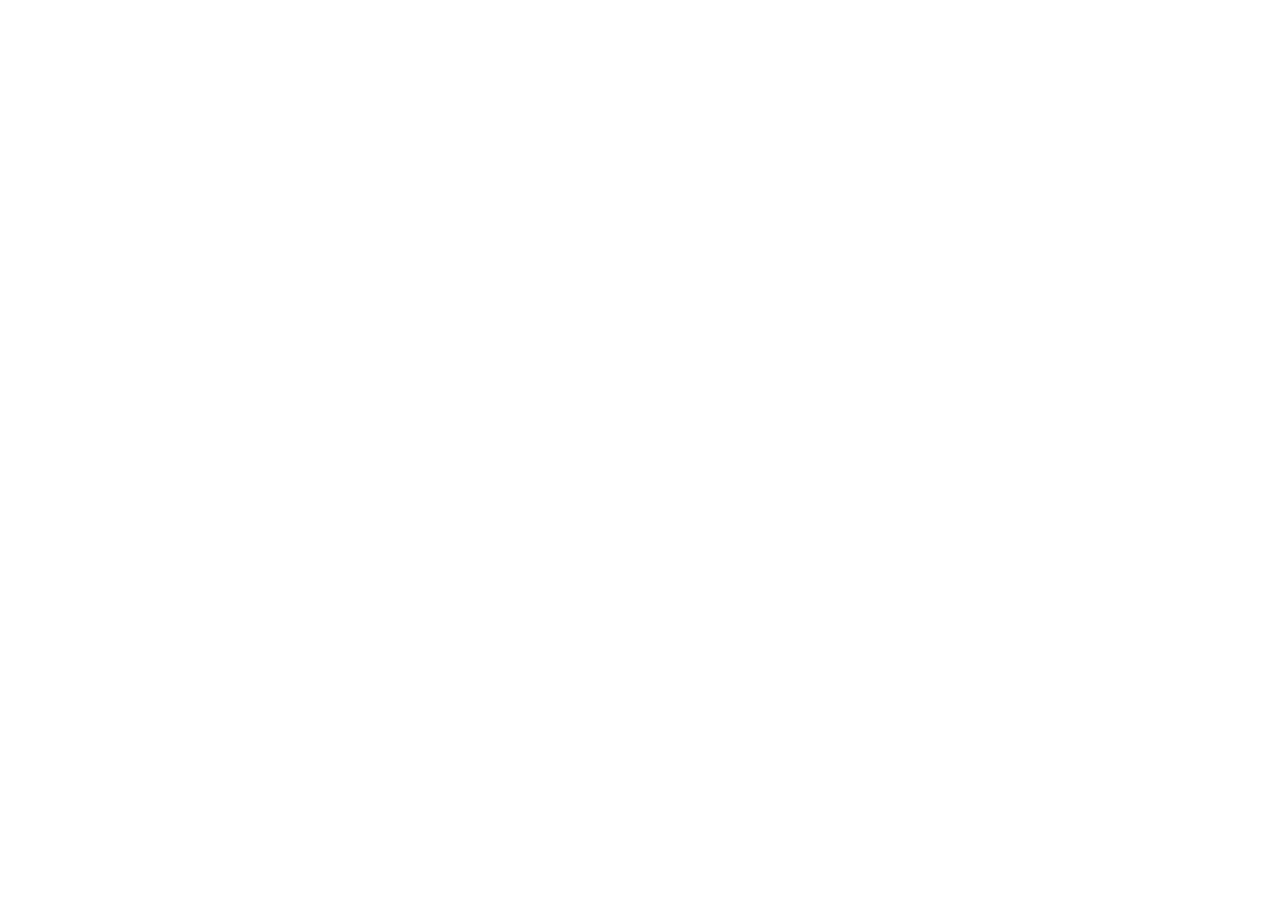
==== src/index.html @ d23925d9 "project setup" ====
<!DOCTYPE html>

<html lang="de">

<head>
    <title>Vanilla 3D Web Next Steps</title>
    <meta charset="UTF-8" />
    <link rel="shortcut icon" type="image/x-icon" href="images/favicon/favicon.png">
	<meta charset="utf-8">
	<meta name="description" content="">
	<meta name="keywords" content="">
	<meta name="author" content="Patrick Stettler & Luca Märki">
	<meta name="publisher" content="Fachhochschule Nordwestschweiz">
	<meta name="robots" content="noindex, nofollow">
	<meta http-equiv="X-UA-Compatible" content="IE=edge">
	<meta name="viewport" content="width=device-width, initial-scale=1">
    <link rel="stylesheet" href="style.css" />
</head>

<body>
    <div id="scene"></div>
    <script type="module" src="src/main.js"></script>
</body>

</html>
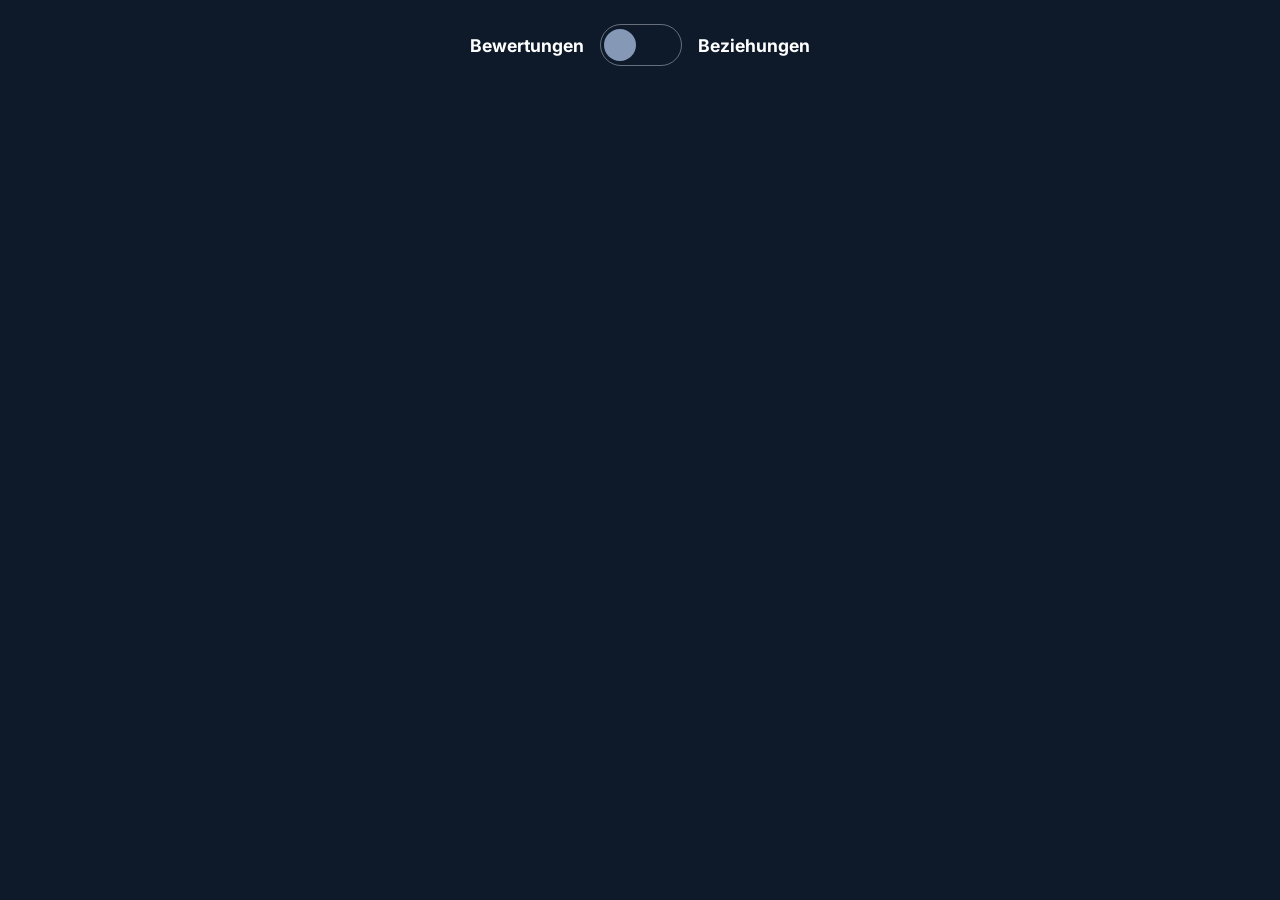
==== commit e510dbb3: "refactor css code and add view switch" ====
--- a/src/index.html
+++ b/src/index.html
@@ -14,12 +14,26 @@
 	<meta name="robots" content="noindex, nofollow">
 	<meta http-equiv="X-UA-Compatible" content="IE=edge">
 	<meta name="viewport" content="width=device-width, initial-scale=1">
+	<!-- -->
+	<link rel="preconnect" href="https://fonts.googleapis.com">
+	<link rel="preconnect" href="https://fonts.gstatic.com" crossorigin>
+	<link href="https://fonts.googleapis.com/css2?family=Inter:ital,opsz,wght@0,14..32,100..900;1,14..32,100..900&display=swap" rel="stylesheet">
     <link rel="stylesheet" href="style.css" />
 </head>
 
 <body>
+
+	<div id="view-selector">
+		<p>Bewertungen</p>
+		<input id="switch" type="checkbox"></input>
+		<label for="switch"></label>
+		<p>Beziehungen</p>
+	</div>
+
     <div id="scene"></div>
+
     <script type="module" src="src/main.js"></script>
+	
 </body>
 
 </html>
--- a/src/style.css
+++ b/src/style.css
@@ -0,0 +1,141 @@
+@charset "utf-8";
+
+/********************************************************************************************************************************
+	
+	[Table of contents]
+	
+	01. General
+    02. Headlines
+    03. Toggle Switch
+	
+	
+/*******************************************************************************************************************************/
+/*****General*******************************************************************************************************************/
+/*******************************************************************************************************************************/
+
+:root {
+    --font: "Inter", Arial, sans-serif;
+    
+    --cl-module-passed: 98, 208, 98;
+    --cl-module-critical: 255, 150, 30;
+    --cl-module-failed: 255, 46, 46;
+    --cl-module-ongoing: 55, 101, 255;
+    --cl-module-open: 68, 68, 68;
+
+    --cl-bluetone1: 14, 25, 42;
+    --cl-bluetone2: 23, 39, 64;
+    --cl-bluetone3: 61, 82, 114;
+    --cl-bluetone4: 133, 152, 182;
+    --cl-bluetone5: 206, 216, 233;
+    --cl-bluetone6: 235, 239, 245;
+    
+    --cl-white: 255, 255, 255;
+}
+
+* {
+	margin: 0;
+	padding: 0;
+}
+
+body {
+	font-family: var(--font);
+	font-weight: 300;
+	color: rgb(var(--cl-white));
+    background: rgb(var(--cl-bluetone1));
+}
+
+
+/*******************************************************************************************************************************/
+/*****Headlines*****************************************************************************************************************/
+/*******************************************************************************************************************************/
+
+h1, h2, h3, h4, h5, h6 {
+    font-family: var(--font);
+    font-weight: 600; /* SemiBold */
+    line-height: 1.2;
+    letter-spacing: 0%;
+}
+
+h1 {
+    font-size: 4.5rem;
+}
+
+h2 {
+    font-size: 3.5rem;
+}
+
+h3 {
+    font-size: 2.5rem;
+}
+
+h4 {
+    font-size: 2rem;
+}
+
+h5 {
+    font-size: 1.5rem;
+}
+
+h6 {
+    font-size: 1rem;
+}
+
+/*******************************************************************************************************************************/
+/*****Toggle Switch*************************************************************************************************************/
+/*******************************************************************************************************************************/
+
+#view-selector {
+    --switch-width: 5em;
+    --switch-height: 2.5em;
+    --switch-gap: 0.2em;
+    --toggle-size: 2em;
+
+    position: fixed;
+    top: 1.5em;
+    left: 50%;
+    transform: translate(-50%);
+    display: flex;
+    flex-direction: row;
+    align-items: center;
+    gap: 1em; 
+}
+
+#view-selector p {
+    font-family: var(--font);
+    font-size: 1.1em;
+    font-weight: bold;
+}
+
+#view-selector label {
+    display: block;
+    position: relative;
+    width: var(--switch-width);
+    height: var(--switch-height);
+    border-radius: var(--switch-width);
+    border: 1px solid rgba(var(--cl-bluetone6), 0.4);
+    cursor: pointer;
+}
+
+#view-selector label::after {
+    content: "";
+    display: block;
+    position: absolute;
+    top: 50%;
+    left: var(--switch-gap);
+    transform: translateY(-50%);
+    width: var(--toggle-size);
+    height: var(--toggle-size);
+    border-radius: 100%;
+    background: rgb(var(--cl-bluetone4));
+    transition: all 300ms ease-in-out;
+}
+
+#view-selector input[type="checkbox"]:checked + label::after {
+    left: calc(var(--switch-width) - (var(--toggle-size) + var(--switch-gap)));
+}
+
+#view-selector input[type="checkbox"] {
+    display: none;
+    height: 0;
+    width: 0;
+}
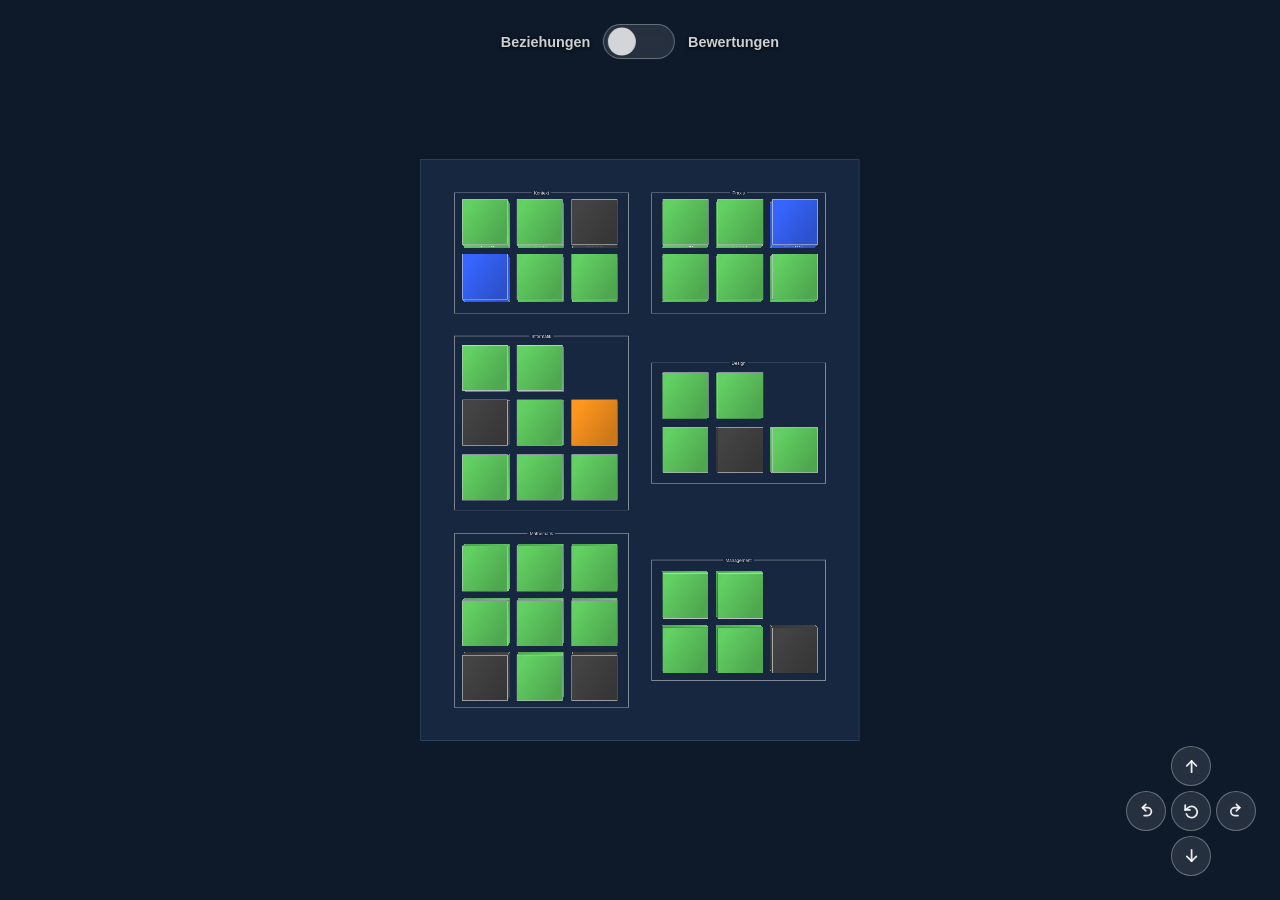
==== commit 4e337d2e: "refactoring playground" ====
--- a/src/index.html
+++ b/src/index.html
@@ -1,39 +1,31 @@
 <!DOCTYPE html>
-
-<html lang="de">
-
+<html lang="en">
 <head>
-    <title>Vanilla 3D Web Next Steps</title>
-    <meta charset="UTF-8" />
-    <link rel="shortcut icon" type="image/x-icon" href="images/favicon/favicon.png">
-	<meta charset="utf-8">
-	<meta name="description" content="">
-	<meta name="keywords" content="">
-	<meta name="author" content="Patrick Stettler & Luca Märki">
-	<meta name="publisher" content="Fachhochschule Nordwestschweiz">
-	<meta name="robots" content="noindex, nofollow">
-	<meta http-equiv="X-UA-Compatible" content="IE=edge">
-	<meta name="viewport" content="width=device-width, initial-scale=1">
-	<!-- -->
-	<link rel="preconnect" href="https://fonts.googleapis.com">
-	<link rel="preconnect" href="https://fonts.gstatic.com" crossorigin>
-	<link href="https://fonts.googleapis.com/css2?family=Inter:ital,opsz,wght@0,14..32,100..900;1,14..32,100..900&display=swap" rel="stylesheet">
-    <link rel="stylesheet" href="style.css" />
+  <meta charset="UTF-8" />
+  <meta name="viewport" content="width=device-width, initial-scale=1.0" />
+  <title>Dependency / Grade Views — Module Groups</title>
+  <link rel="stylesheet" href="style.css" />
 </head>
-
 <body>
-
-	<div id="view-selector">
-		<p>Bewertungen</p>
-		<input id="switch" type="checkbox"></input>
-		<label for="switch"></label>
-		<p>Beziehungen</p>
-	</div>
-
-    <div id="scene"></div>
-
-    <script type="module" src="src/main.js"></script>
-	
+  <svg id="svg-overlay" aria-hidden="true">
+    <defs>
+      <!-- Repeating vertical band that scrolls upward (bottom → top), giving
+           connector strokes a flowing "liquid" gradient instead of dashes. -->
+      <linearGradient id="connector-gradient" gradientUnits="userSpaceOnUse" x1="0" y1="0" x2="0" y2="150" spreadMethod="repeat">
+        <stop offset="0%"   stop-color="#FFD600" stop-opacity="0.6" />
+        <stop offset="50%"  stop-color="#FFFDE7" stop-opacity="1" />
+        <stop offset="100%" stop-color="#FFD600" stop-opacity="0.6" />
+        <animateTransform attributeName="gradientTransform" type="translate" from="0 0" to="0 -150" dur="2.5s" repeatCount="indefinite" />
+      </linearGradient>
+    </defs>
+  </svg>
+  <div id="view-selector">
+    <p>Beziehungen</p>
+    <input id="switch" type="checkbox">
+    <label for="switch"></label>
+    <p>Bewertungen</p>
+  </div>
+  <div id="scene"></div>
+  <script type="module" src="main.js"></script>
 </body>
-
 </html>
--- a/src/style.css
+++ b/src/style.css
@@ -1,109 +1,135 @@
 @charset "utf-8";
 
 /********************************************************************************************************************************
-	
-	[Table of contents]
-	
-	01. General
-    02. Headlines
-    03. Toggle Switch
-	
-	
-/*******************************************************************************************************************************/
-/*****General*******************************************************************************************************************/
-/*******************************************************************************************************************************/
+
+    [Table of contents]
+
+    01. General
+    02. Szene
+    03. Switch
+    04. Controls
+    05. Bodenplatte
+    06. Modulgruppen
+    07. Würfel
+    08. Abhängigkeiten
+    09. Bewertungsbox
+    10. Notenskala
+
+
+/********************************************************************************************************************************/
+/***** General ******************************************************************************************************************/
+/********************************************************************************************************************************/
 
 :root {
     --font: "Inter", Arial, sans-serif;
-    
-    --cl-module-passed: 98, 208, 98;
-    --cl-module-critical: 255, 150, 30;
-    --cl-module-failed: 255, 46, 46;
-    --cl-module-ongoing: 55, 101, 255;
-    --cl-module-open: 68, 68, 68;
-
-    --cl-bluetone1: 14, 25, 42;
-    --cl-bluetone2: 23, 39, 64;
-    --cl-bluetone3: 61, 82, 114;
-    --cl-bluetone4: 133, 152, 182;
-    --cl-bluetone5: 206, 216, 233;
-    --cl-bluetone6: 235, 239, 245;
-    
-    --cl-white: 255, 255, 255;
-}
-
-* {
-	margin: 0;
-	padding: 0;
-}
-
+
+    --cl-module-passed: 98 208 98;
+    --cl-module-critical: 255 150 30;
+    --cl-module-failed: 255 46 46;
+    --cl-module-ongoing: 55 101 255;
+    --cl-module-open: 68 68 68;
+
+    --cl-bluetone1: 14 25 42;
+    --cl-bluetone2: 23 39 64;
+    --cl-bluetone3: 61 82 114;
+    --cl-bluetone4: 133 152 182;
+    --cl-bluetone5: 206 216 233;
+    --cl-bluetone6: 235 239 245;
+
+    --cl-white: 255 255 255;
+}
+
+*, *::before, *::after {
+    box-sizing: border-box;
+    margin: 0;
+}
+
+html,
 body {
-	font-family: var(--font);
-	font-weight: 300;
-	color: rgb(var(--cl-white));
+    overflow: hidden;
+    font-family: var(--font);
+    font-weight: 300;
+    color: rgb(var(--cl-white));
     background: rgb(var(--cl-bluetone1));
 }
 
-
-/*******************************************************************************************************************************/
-/*****Headlines*****************************************************************************************************************/
-/*******************************************************************************************************************************/
-
-h1, h2, h3, h4, h5, h6 {
+h1,
+h2,
+h3,
+h4,
+h5,
+h6 {
     font-family: var(--font);
-    font-weight: 600; /* SemiBold */
+    font-weight: 600;
     line-height: 1.2;
-    letter-spacing: 0%;
-}
-
-h1 {
-    font-size: 4.5rem;
-}
-
-h2 {
-    font-size: 3.5rem;
-}
-
-h3 {
-    font-size: 2.5rem;
-}
-
-h4 {
-    font-size: 2rem;
-}
-
-h5 {
-    font-size: 1.5rem;
-}
-
-h6 {
-    font-size: 1rem;
-}
-
-/*******************************************************************************************************************************/
-/*****Toggle Switch*************************************************************************************************************/
+    letter-spacing: 0;
+}
+
+h1 { font-size: 4.5rem; }
+h2 { font-size: 3.5rem; }
+h3 { font-size: 2.5rem; }
+h4 { font-size: 2rem; }
+h5 { font-size: 1.5rem; }
+h6 { font-size: 1rem; }
+
+
+/*******************************************************************************************************************************/
+/***** Szene *******************************************************************************************************************/
+/*******************************************************************************************************************************/
+
+#scene {
+    position: fixed;
+    inset: 0;
+    width: 100vw;
+    height: 100vh;
+    perspective-origin: center center;
+}
+
+#scene.view-transitioning .coords {
+    transition: transform 0.7s ease;
+}
+
+.box.object-3d {
+    transition: transform 0.6s ease;
+}
+
+#svg-overlay {
+    position: fixed;
+    inset: 0;
+    width: 100%;
+    height: 100%;
+    pointer-events: none;
+    z-index: 10;
+}
+
+
+/*******************************************************************************************************************************/
+/***** Switch ******************************************************************************************************************/
 /*******************************************************************************************************************************/
 
 #view-selector {
-    --switch-width: 5em;
-    --switch-height: 2.5em;
+    --switch-width: 4.5em;
+    --switch-height: 2.2em;
     --switch-gap: 0.2em;
-    --toggle-size: 2em;
+    --toggle-size: 1.8em;
 
     position: fixed;
-    top: 1.5em;
+    top: 1.5rem;
     left: 50%;
-    transform: translate(-50%);
+    transform: translateX(-50%);
+    z-index: 20;
     display: flex;
     flex-direction: row;
     align-items: center;
-    gap: 1em; 
+    gap: 0.8em;
 }
 
 #view-selector p {
     font-family: var(--font);
-    font-size: 1.1em;
-    font-weight: bold;
+    font-size: 0.9em;
+    font-weight: 700;
+    color: rgb(255 255 255 / 0.8);
+    text-shadow: 0 1px 4px rgb(0 0 0 / 0.9);
 }
 
 #view-selector label {
@@ -112,7 +138,10 @@
     width: var(--switch-width);
     height: var(--switch-height);
     border-radius: var(--switch-width);
-    border: 1px solid rgba(var(--cl-bluetone6), 0.4);
+    border: 1px solid rgb(255 255 255 / 0.3);
+    background: rgb(255 255 255 / 0.1);
+    backdrop-filter: blur(6px);
+    -webkit-backdrop-filter: blur(6px);
     cursor: pointer;
 }
 
@@ -126,8 +155,8 @@
     width: var(--toggle-size);
     height: var(--toggle-size);
     border-radius: 100%;
-    background: rgb(var(--cl-bluetone4));
-    transition: all 300ms ease-in-out;
+    background: rgb(var(--cl-white) / 0.8);
+    transition: left 0.3s ease;
 }
 
 #view-selector input[type="checkbox"]:checked + label::after {
@@ -138,4 +167,345 @@
     display: none;
     height: 0;
     width: 0;
-}+}
+
+
+/*******************************************************************************************************************************/
+/***** Controls ****************************************************************************************************************/
+/*******************************************************************************************************************************/
+
+.dpad {
+    position: fixed;
+    bottom: 1.5rem;
+    z-index: 20;
+    display: grid;
+    grid-template-areas:
+        ".     up      ."
+        "left  center  right"
+        ".     down    .";
+    grid-template-columns: 2.5rem 2.5rem 2.5rem;
+    grid-template-rows: 2.5rem 2.5rem 2.5rem;
+    gap: 0.3rem;
+    justify-items: center;
+}
+
+.dpad--rotate {
+    right: 1.5rem;
+}
+
+.dpad__button {
+    display: grid;
+    place-items: center;
+    width: 100%;
+    height: 100%;
+    color: rgb(var(--cl-white) / 0.9);
+    background: rgb(var(--cl-white) / 0.1);
+    border: 1px solid rgb(var(--cl-white) / 0.3);
+    border-radius: 50%;
+    cursor: pointer;
+    user-select: none;
+    touch-action: none;
+    backdrop-filter: blur(6px);
+    -webkit-backdrop-filter: blur(6px);
+    transition: background 0.2s ease, border-color 0.2s ease;
+}
+
+.dpad__button svg {
+    width: 1.2rem;
+    height: 1.2rem;
+    fill: none;
+    stroke: currentColor;
+    stroke-width: 2.2;
+    stroke-linecap: round;
+    stroke-linejoin: round;
+}
+
+.dpad__button:hover {
+    background: rgb(var(--cl-white) / 0.2);
+    border-color: rgb(var(--cl-white) / 0.5);
+}
+
+.dpad__button:active {
+    background: rgb(var(--cl-white) / 0.3);
+}
+
+.dpad__button--up {
+    grid-area: up;
+}
+
+.dpad__button--down {
+    grid-area: down;
+}
+
+.dpad__button--left {
+    grid-area: left;
+}
+
+.dpad__button--right {
+    grid-area: right;
+}
+
+.dpad__button--center {
+    grid-area: center;
+}
+
+
+/*******************************************************************************************************************************/
+/***** Bodenplatte *************************************************************************************************************/
+/*******************************************************************************************************************************/
+
+.base-plane.plane {
+    --base-color: rgb(var(--cl-bluetone2));
+    --base-transparency: 0%;
+    --border-color: #3a5a7a;
+    --border-transparency: 0%;
+    --border-width: 2px;
+}
+
+
+/*******************************************************************************************************************************/
+/***** Modulgruppen ************************************************************************************************************/
+/*******************************************************************************************************************************/
+
+.group-plane.plane {
+    --base-color: rgb(var(--cl-white));
+    --base-transparency: 100%;
+    --border-color: rgb(var(--cl-white));
+    --border-transparency: 55%;
+    --border-width: 2px;
+
+    place-items: start center;
+}
+
+.group-plane--red-zone.plane {
+    --base-color: rgb(var(--cl-module-failed));
+    --border-color: rgb(var(--cl-module-failed));
+}
+
+.group-plane--passive.plane {
+    pointer-events: none;
+}
+
+.group-label {
+    font-family: var(--font);
+    font-size: calc(0.2 * var(--display-unit));
+    font-weight: 400;
+    color: rgb(var(--cl-white) / 0.8);
+    pointer-events: none;
+    padding: calc(0.1 * var(--display-unit)) calc(0.1 * var(--display-unit));
+    text-shadow: 0 1px 4px rgb(0 0 0 / 0.9);
+    white-space: nowrap;
+    background: rgb(var(--cl-bluetone2));
+    transform: translateY(-50%);
+}
+
+
+/*******************************************************************************************************************************/
+/***** Würfel ******************************************************************************************************************/
+/*******************************************************************************************************************************/
+
+.cube[data-status="not_started"] {  --cl-cube: var(--cl-module-open); }
+.cube[data-status="ongoing"] {      --cl-cube: var(--cl-module-ongoing); }
+.cube[data-status="failed_once"] {   --cl-cube: var(--cl-module-critical); }
+.cube[data-status="failed_twice"] { --cl-cube: var(--cl-module-failed); }
+.cube[data-status="passed"] {       --cl-cube: var(--cl-module-passed); }
+
+.cube--interactive {
+    cursor: pointer;
+}
+
+.cube .plane {
+    background: none;
+    border: none;
+    backface-visibility: hidden;
+    transition: all 300ms ease-in-out;
+    opacity: 1.0;
+}
+
+.cube .plane.top {
+    background: linear-gradient(305deg, rgba(0, 0, 0, 0.20) 15%, rgba(0, 0, 0, 0.00) 85%), rgb(var(--cl-cube) / 1.0);
+    border: 1px solid rgb(var(--cl-white));
+}
+
+.cube .plane.front {
+    background: linear-gradient(305deg, rgba(0, 0, 0, 0.20) 15%, rgba(0, 0, 0, 0.00) 85%), rgb(var(--cl-cube) / 1.0);
+    border: 1px solid rgb(var(--cl-white));
+}
+
+.cube .plane.back {
+    background: linear-gradient(305deg, rgba(0, 0, 0, 0.20) 15%, rgba(0, 0, 0, 0.00) 85%), rgb(var(--cl-cube) / 1.0);
+    border: 1px solid rgb(var(--cl-white));
+}
+
+.cube .plane.left {
+    background: linear-gradient(305deg, rgba(0, 0, 0, 0.20) 15%, rgba(0, 0, 0, 0.00) 85%), rgb(var(--cl-cube) / 1.0);
+    border: 1px solid rgb(var(--cl-white));
+}
+
+.cube .plane.right {
+    background: linear-gradient(305deg, rgba(0, 0, 0, 0.20) 15%, rgba(0, 0, 0, 0.00) 85%), rgb(var(--cl-cube) / 1.0);
+    border: 1px solid rgb(var(--cl-white));
+}
+
+.cube .plane.bottom {
+    background: linear-gradient(305deg, rgba(0, 0, 0, 0.20) 15%, rgba(0, 0, 0, 0.00) 85%), rgb(var(--cl-cube) / 1.0);
+    border: 1px solid rgb(var(--cl-white));
+}
+
+.box.cube .plane.cube--dimmed {
+    opacity: 0.1;
+}
+
+.box.cube .plane.top.cube--highlighted {
+    border-color: rgb(var(--cl-white) / 1);
+    box-shadow:
+        0 0 15px rgb(var(--cl-cube) / 1),
+        0 0 40px rgb(var(--cl-cube) / 0.8),
+        0 0 90px rgb(var(--cl-cube) / 0.6),
+        inset 0 0 25px rgb(var(--cl-white) / 0.8);
+}
+
+.box.cube .plane.cube--highlighted:not(.top) {
+    border-color: rgb(var(--cl-white) / 0.9);
+    box-shadow:
+        0 0 10px rgb(var(--cl-cube) / 0.9),
+        0 0 30px rgb(var(--cl-cube) / 0.7),
+        0 0 60px rgb(var(--cl-cube) / 0.4);
+}
+
+.cube-label {
+    display: block;
+    font-family: var(--font);
+    font-size: calc(0.3 * var(--display-unit));
+    font-weight: 700;
+    color: rgb(var(var(--cl-white)));
+    text-align: center;
+    pointer-events: none;
+    width: 100%;
+    padding: 0.1em;
+}
+
+
+/*******************************************************************************************************************************/
+/***** Abhängigkeiten **********************************************************************************************************/
+/*******************************************************************************************************************************/
+
+@keyframes connector-pulse {
+    from {
+        filter:
+            drop-shadow(0 0 4px rgb(255 214 0 / 0.9))
+            drop-shadow(0 0 14px rgb(255 214 0 / 0.6));
+    }
+
+    to {
+        filter:
+            drop-shadow(0 0 8px rgb(255 214 0 / 1))
+            drop-shadow(0 0 26px rgb(255 214 0 / 0.8));
+    }
+}
+
+.connector-path {
+    fill: none;
+    stroke: url(#connector-gradient);
+    stroke-width: 3px;
+    stroke-linecap: round;
+    opacity: 0;
+    transition: opacity 0.4s ease;
+    animation: connector-pulse 2.2s ease-in-out infinite alternate;
+}
+
+.connector-path--visible {
+    opacity: 1;
+}
+
+
+/*******************************************************************************************************************************/
+/***** Bewertungszbox **********************************************************************************************************/
+/*******************************************************************************************************************************/
+
+.box.grade-zone .plane {
+    pointer-events: none;
+    border: none;
+    backface-visibility: hidden;
+}
+
+.box.grade-zone--above .plane.bottom,
+.box.grade-zone--below .plane.top {
+    display: none;
+}
+
+.box.grade-zone--hidden,
+.plane.grade-zone--hidden {
+    display: none;
+}
+
+.box.grade-zone--above .plane.top {
+    background: rgb(var(--cl-module-passed) / 0.3);
+}
+
+.box.grade-zone--above .plane.front,
+.box.grade-zone--above .plane.back,
+.box.grade-zone--above .plane.left,
+.box.grade-zone--above .plane.right {
+    background: linear-gradient(to top, rgb(91 163 91 / 0) 0%, rgb(91 163 91 / 0.3) 100%);
+}
+
+.box.grade-zone--below .plane.bottom {
+    background: rgb(var(--cl-module-failed) / 0.3);
+}
+
+.box.grade-zone--below .plane.front,
+.box.grade-zone--below .plane.back,
+.box.grade-zone--below .plane.left,
+.box.grade-zone--below .plane.right {
+    background: linear-gradient(to top, rgb(169 30 30 / 0.3) 0%, rgb(169 30 30 / 0) 100%);
+}
+
+
+/*******************************************************************************************************************************/
+/***** Notenskala **************************************************************************************************************/
+/*******************************************************************************************************************************/
+
+.plane.grade-scale {
+    background: repeating-linear-gradient(
+        to top,
+        rgb(var(--cl-white) / 0.7) 0,
+        rgb(var(--cl-white) / 0.7) calc(0.4 * var(--display-unit)),
+        transparent calc(0.4 * var(--display-unit)),
+        transparent calc(0.65 * var(--display-unit))
+    );
+    border: none;
+    pointer-events: none;
+}
+
+.grade-scale__tick {
+    position: absolute;
+    left: 0.5em;
+    transform: translateY(-50%);
+    font-family: var(--font);
+    font-size: calc(0.16 * var(--display-unit));
+    color: rgb(var(--cl-white) / 0.85);
+    white-space: nowrap;
+}
+
+.grade-scale__tick--0  { top: 100%; }
+.grade-scale__tick--1  { top: 96.93%; }
+.grade-scale__tick--2  { top: 93.86%; }
+.grade-scale__tick--3  { top: 90.79%; }
+.grade-scale__tick--4  { top: 87.72%; }
+.grade-scale__tick--5  { top: 84.65%; }
+.grade-scale__tick--6  { top: 50%; }
+.grade-scale__tick--7  { top: 37.5%; }
+.grade-scale__tick--8  { top: 25%; }
+.grade-scale__tick--9  { top: 12.5%; }
+.grade-scale__tick--10 { top: 0%; }
+
+.grade-scale__tick::before {
+    content: "";
+    position: absolute;
+    left: -1.1em;
+    top: 50%;
+    width: 0.9em;
+    border-top: 1.5px solid rgb(var(--cl-white) / 0.7);
+    transform: translateY(-50%);
+}
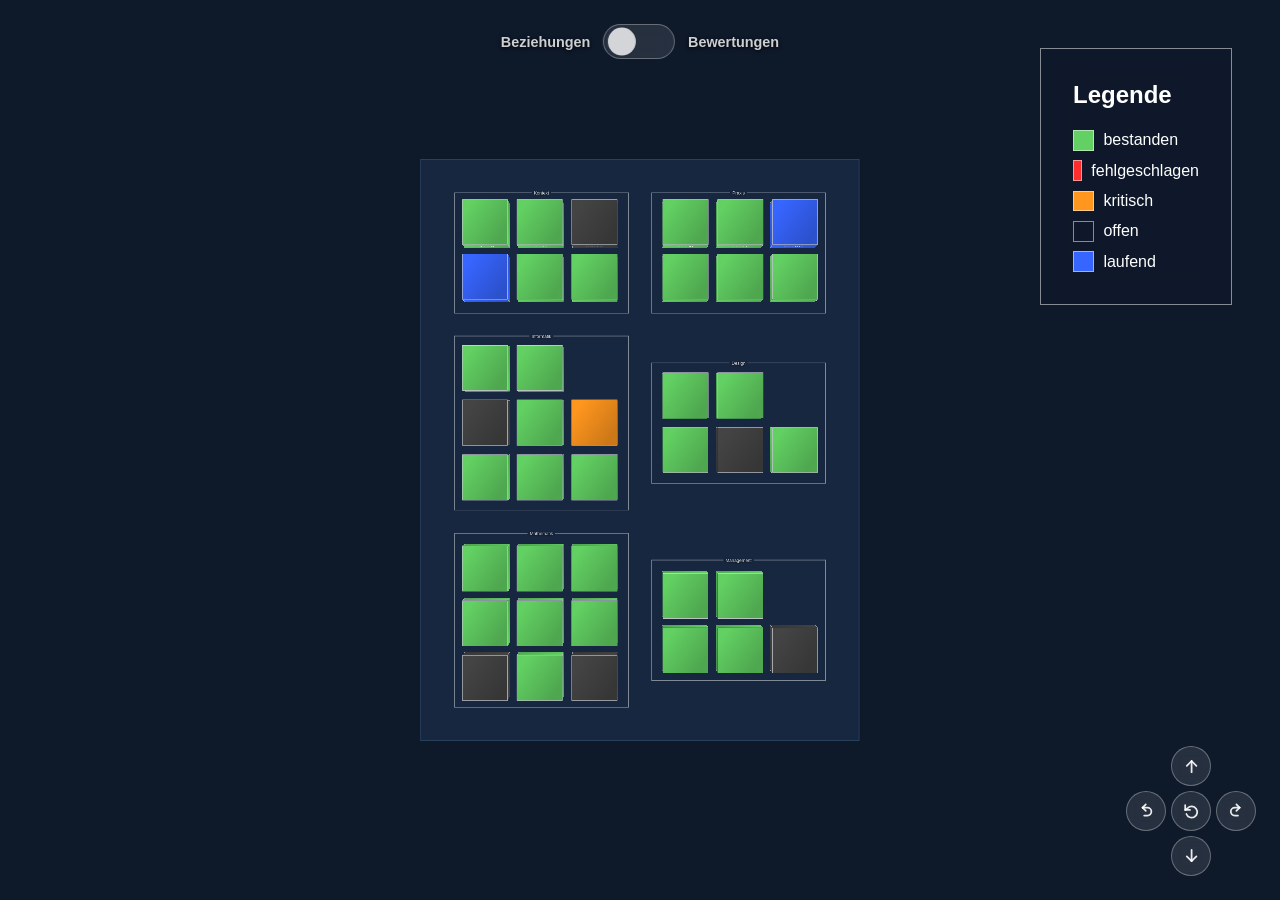
==== commit 5cfa2894: "add legend" ====
--- a/src/index.html
+++ b/src/index.html
@@ -1,11 +1,21 @@
 <!DOCTYPE html>
-<html lang="en">
+
+<html lang="de">
+
 <head>
-  <meta charset="UTF-8" />
-  <meta name="viewport" content="width=device-width, initial-scale=1.0" />
-  <title>Dependency / Grade Views — Module Groups</title>
-  <link rel="stylesheet" href="style.css" />
+  <title>Vanilla 3D Web</title>
+	<meta charset="utf-8">
+	<meta name="description" content="">
+	<meta name="keywords" content="">
+	<meta name="author" content="">
+	<meta name="publisher" content="">
+	<meta name="robots" content="index, follow">
+	<meta http-equiv="X-UA-Compatible" content="IE=edge">
+	<meta name="viewport" content="width=device-width, initial-scale=1">
+	<!-- -->
+	<link rel="stylesheet" type="text/css" href="style.css">
 </head>
+
 <body>
   <svg id="svg-overlay" aria-hidden="true">
     <defs>
@@ -19,13 +29,28 @@
       </linearGradient>
     </defs>
   </svg>
+  
+  <div id="legend">
+    <h5>Legende</h5>
+    <div class="items-container">
+      <div class="item"><div class="color-box" data-status="passed"></div><p>bestanden</p></div>
+      <div class="item"><div class="color-box" data-status="failed"></div><p>fehlgeschlagen</p></div>
+      <div class="item"><div class="color-box" data-status="critical"></div><p>kritisch</p></div>
+      <div class="item"><div class="color-box" data-status="open"></div><p>offen</p></div>
+      <div class="item"><div class="color-box" data-status="ongoing"></div><p>laufend</p></div>
+    </div>
+  </div>
+
   <div id="view-selector">
     <p>Beziehungen</p>
     <input id="switch" type="checkbox">
     <label for="switch"></label>
     <p>Bewertungen</p>
   </div>
+
   <div id="scene"></div>
+
   <script type="module" src="main.js"></script>
+
 </body>
 </html>
--- a/src/style.css
+++ b/src/style.css
@@ -6,14 +6,15 @@
 
     01. General
     02. Szene
-    03. Switch
-    04. Controls
-    05. Bodenplatte
-    06. Modulgruppen
-    07. Würfel
-    08. Abhängigkeiten
-    09. Bewertungsbox
-    10. Notenskala
+    03. Legende
+    04. Switch
+    05. Controls
+    06. Bodenplatte
+    07. Modulgruppen
+    08. Würfel
+    09. Abhängigkeiten
+    10. Bewertungsbox
+    11. Notenskala
 
 
 /********************************************************************************************************************************/
@@ -101,6 +102,53 @@
     pointer-events: none;
     z-index: 10;
 }
+
+
+/*******************************************************************************************************************************/
+/***** Legende******************************************************************************************************************/
+/*******************************************************************************************************************************/
+
+#legend {
+    display: flex;
+    flex-direction: column;
+    gap: 1.25em;
+    width: 15%;
+    padding: 2em;
+    border: 1px solid rgba(var(--cl-white) / 0.5);
+    background: rgba(var(--cl-bluetone1) / 0.5);
+    backdrop-filter: blur(1em);
+    position: absolute;
+    top: 3em;
+    right: 3em;
+    z-index: 1000;
+}
+
+#legend .items-container {
+    display: flex;
+    flex-direction: column;
+    gap: 0.6em;
+}
+
+#legend .items-container .item {
+    display: flex;
+    flex-direction: row;
+    gap: 0.6em;
+    justify-content: flex-start;
+    align-items: center;
+}
+
+#legend .items-container .item .color-box {
+    width: 1.3em;
+    height: 1.3em;
+    border: 1px solid rgba(var(--cl-white) / 0.5);
+    background: rgb(var(--cl-status));
+}
+
+.color-box[data-status="not_started"] { --cl-status: var(--cl-module-open); }
+.color-box[data-status="ongoing"] {     --cl-status: var(--cl-module-ongoing); }
+.color-box[data-status="critical"] {    --cl-status: var(--cl-module-critical); }
+.color-box[data-status="failed"] {      --cl-status: var(--cl-module-failed); }
+.color-box[data-status="passed"] {      --cl-status: var(--cl-module-passed); }
 
 
 /*******************************************************************************************************************************/
@@ -447,7 +495,7 @@
 .box.grade-zone--above .plane.back,
 .box.grade-zone--above .plane.left,
 .box.grade-zone--above .plane.right {
-    background: linear-gradient(to top, rgb(91 163 91 / 0) 0%, rgb(91 163 91 / 0.3) 100%);
+    background: rgba(var(--cl-module-passed) / 0.13)
 }
 
 .box.grade-zone--below .plane.bottom {
@@ -458,7 +506,7 @@
 .box.grade-zone--below .plane.back,
 .box.grade-zone--below .plane.left,
 .box.grade-zone--below .plane.right {
-    background: linear-gradient(to top, rgb(169 30 30 / 0.3) 0%, rgb(169 30 30 / 0) 100%);
+    background: rgba(var(--cl-module-failed) /  0.13)
 }
 
 
